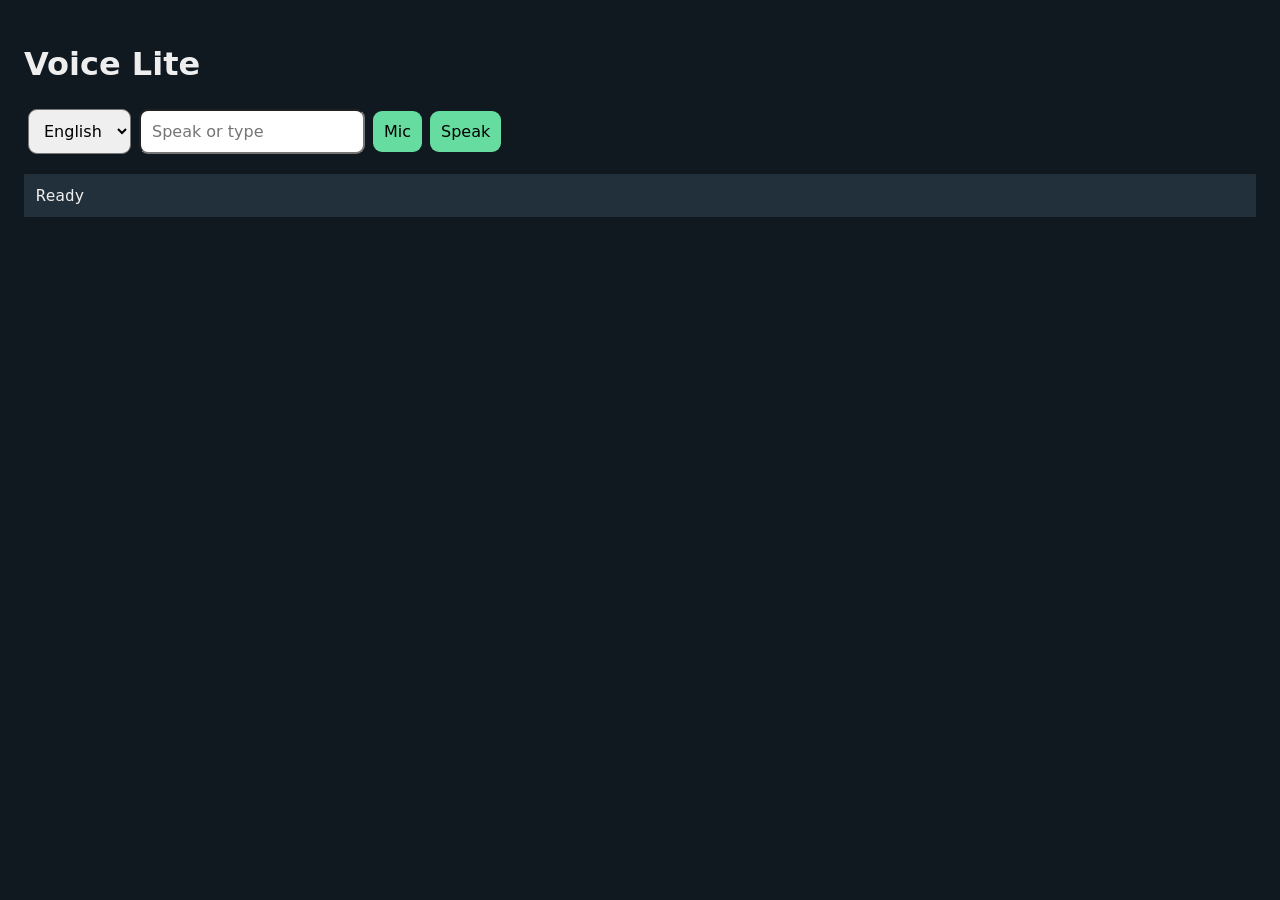
==== index.html @ 30366455 "Add mobile demo landing page for GitHub Pages" ====
<!doctype html><html><meta name="viewport" content="width=device-width,initial-scale=1"><title>Voice Lite Mobile</title><style>body{font:16px system-ui;background:#101820;color:#eee;padding:16px}input,button,select{font:inherit;padding:11px;margin:4px;border-radius:9px}button{background:#67dca0;border:0}pre{white-space:pre-wrap;background:#22303b;padding:12px}</style><h1>Voice Lite</h1><select id="lang"><option value="en-US">English</option><option value="ta-IN">Tamil</option><option value="si-LK">Sinhala</option></select><input id="text" placeholder="Speak or type"><button onclick="listen()">Mic</button><button onclick="speak()">Speak</button><pre id="out">Ready</pre><script>function listen(){let S=window.SpeechRecognition||window.webkitSpeechRecognition;if(!S){out.textContent='Speech recognition not supported in this browser';return}let r=new S();r.lang=lang.value;r.onresult=e=>{text.value=e.results[0][0].transcript;out.textContent='Recognized: '+text.value};r.onerror=e=>out.textContent='Recognition error: '+e.error;r.start()}function speak(){if(!window.speechSynthesis){out.textContent='Speech output unavailable';return}let u=new SpeechSynthesisUtterance(text.value);u.lang=lang.value;speechSynthesis.speak(u);out.textContent='Speech synthesis started (device voice)'} </script></html>
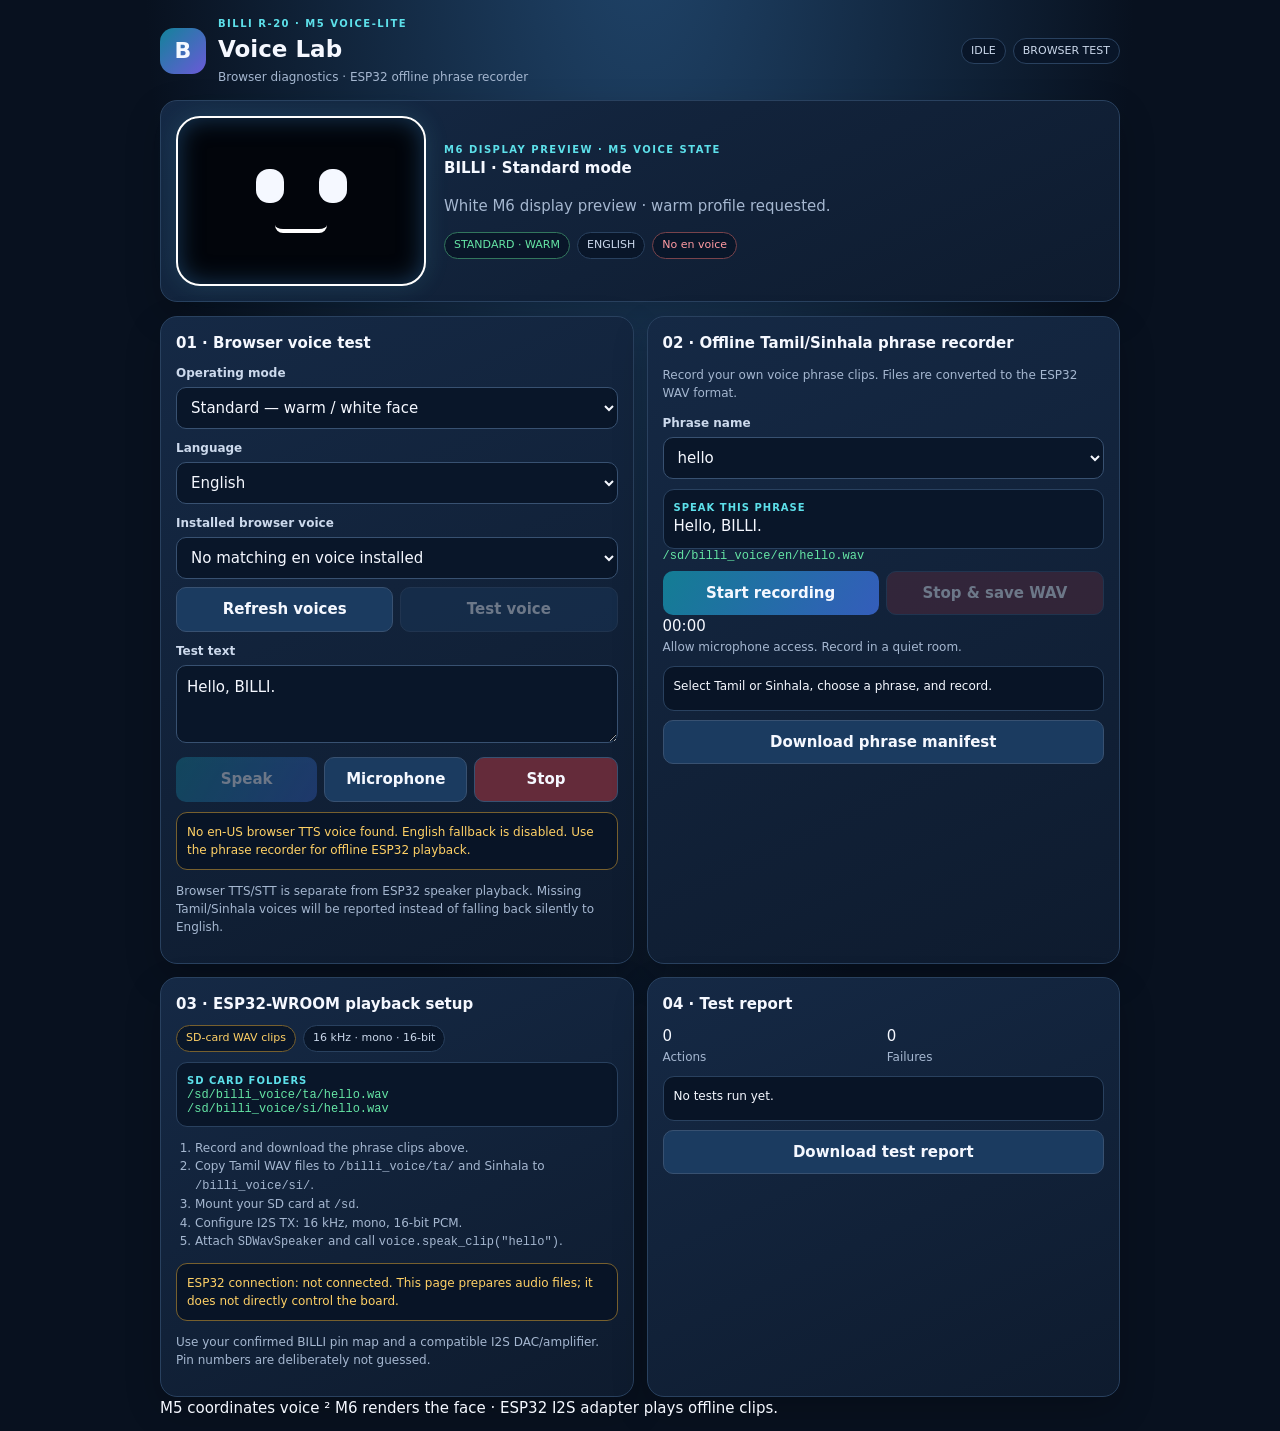
==== commit 24896cd3: "Add offline Tamil/Sinhala phrase playback and Voice Lab" ====
--- a/index.html
+++ b/index.html
@@ -1 +1,7 @@
-<!doctype html><html><meta name="viewport" content="width=device-width,initial-scale=1"><title>Voice Lite Mobile</title><style>body{font:16px system-ui;background:#101820;color:#eee;padding:16px}input,button,select{font:inherit;padding:11px;margin:4px;border-radius:9px}button{background:#67dca0;border:0}pre{white-space:pre-wrap;background:#22303b;padding:12px}</style><h1>Voice Lite</h1><select id="lang"><option value="en-US">English</option><option value="ta-IN">Tamil</option><option value="si-LK">Sinhala</option></select><input id="text" placeholder="Speak or type"><button onclick="listen()">Mic</button><button onclick="speak()">Speak</button><pre id="out">Ready</pre><script>function listen(){let S=window.SpeechRecognition||window.webkitSpeechRecognition;if(!S){out.textContent='Speech recognition not supported in this browser';return}let r=new S();r.lang=lang.value;r.onresult=e=>{text.value=e.results[0][0].transcript;out.textContent='Recognized: '+text.value};r.onerror=e=>out.textContent='Recognition error: '+e.error;r.start()}function speak(){if(!window.speechSynthesis){out.textContent='Speech output unavailable';return}let u=new SpeechSynthesisUtterance(text.value);u.lang=lang.value;speechSynthesis.speak(u);out.textContent='Speech synthesis started (device voice)'} </script></html>+<!doctype html>
+<html lang="en"><head>
+<meta charset="utf-8"><meta name="viewport" content="width=device-width,initial-scale=1">
+<meta http-equiv="refresh" content="0;url=mobile_test.html">
+<title>BILLI R-20 Voice Lab</title></head>
+<body><p>Opening <a href="mobile_test.html">BILLI R-20 Voice Lab</a>…</p>
+<script>location.replace(new URL('mobile_test.html',location.href).href);</script></body></html>
